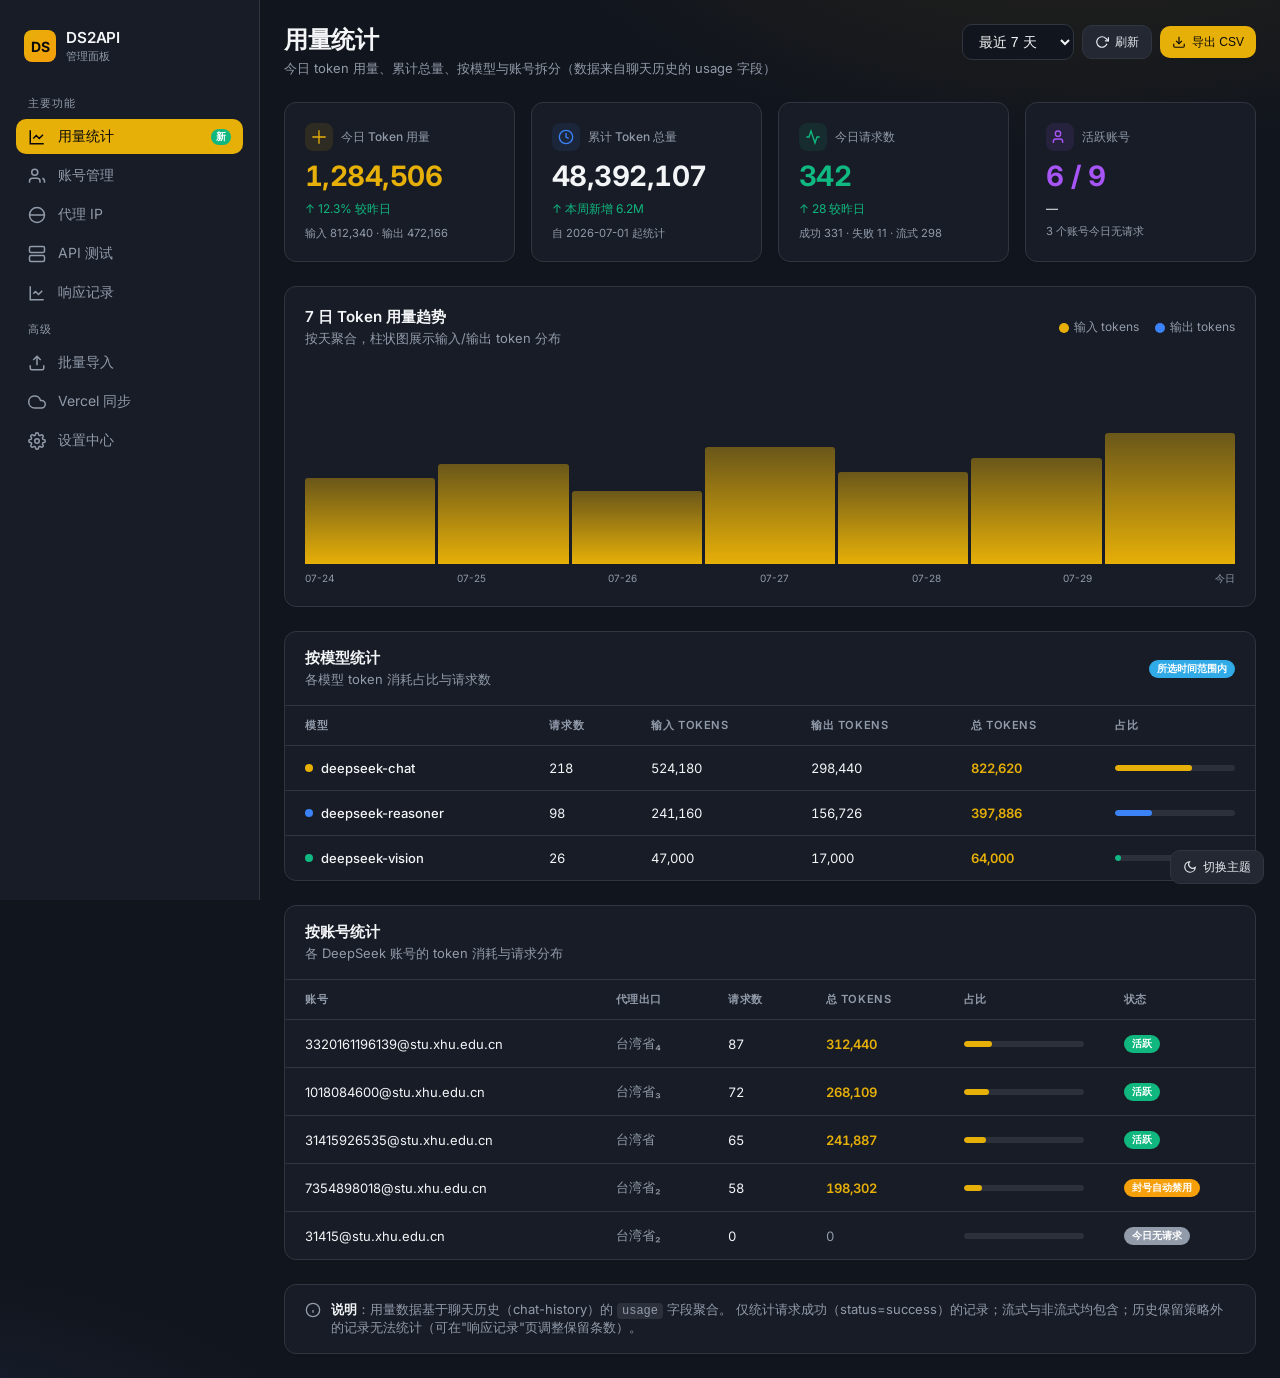
==== docs/usage-statistics-preview.html @ c1fc5f33 "docs: 新增用量统计页面 UI 草稿（供检查）" ====
<!DOCTYPE html>
<html lang="zh-CN" data-theme="dark">
<head>
<meta charset="UTF-8" />
<meta name="viewport" content="width=device-width, initial-scale=1.0" />
<title>用量统计 - UI 草稿（供检查）</title>
<link rel="preconnect" href="https://fonts.googleapis.com">
<link rel="preconnect" href="https://fonts.gstatic.com" crossorigin>
<link href="https://fonts.googleapis.com/css2?family=Inter:wght@100..900&display=swap" rel="stylesheet">
<style>
  /* ===== 完整复刻上游 webui 的 design tokens（dark 为默认，light 可切换） ===== */
  :root{
    --color-background:#11151d;--color-foreground:#f3f5f7;
    --color-card:#171c26;--color-card-foreground:#f3f5f7;
    --color-popover:#151923;--color-popover-foreground:#f3f5f7;
    --color-primary:#e7b008;--color-primary-foreground:#09090b;
    --color-secondary:#242833;--color-secondary-foreground:#e7ebef;
    --color-muted:#2b303b;--color-muted-foreground:#929baa;
    --color-accent:#2b303b;--color-accent-foreground:#f3f5f7;
    --color-destructive:#e14747;--color-destructive-foreground:#fafafa;
    --color-border:#303540;--color-input:#303540;--color-ring:#e7b008;
    --color-success:#10b77f;--color-warning:#f59f0a;--color-info:#30abe8;
    --radius:.625rem;
  }
  :root[data-theme=light]{
    --color-background:#f5f7f9;--color-foreground:#171d2b;
    --color-card:#fff;--color-card-foreground:#171d2b;
    --color-popover:#fff;--color-popover-foreground:#171d2b;
    --color-primary:#f6bb09;--color-primary-foreground:#09090b;
    --color-secondary:#e9edf1;--color-secondary-foreground:#20283c;
    --color-muted:#e9edf1;--color-muted-foreground:#606876;
    --color-accent:#f6f2e4;--color-accent-foreground:#654f0b;
    --color-destructive:#d62929;--color-destructive-foreground:#fff;
    --color-border:#dbdfe6;--color-input:#dbdfe6;--color-ring:#f6bb09;
  }
  *{box-sizing:border-box;border-color:var(--color-border)}
  html{color-scheme:dark}
  html[data-theme=light]{color-scheme:light}
  body{
    background:radial-gradient(60rem 30rem at 85% -10%, #e7b0081a, transparent 60%), radial-gradient(50rem 26rem at -10% 110%, #2e406b59, transparent 60%), var(--color-background);
    color:var(--color-foreground);margin:0;font-family:Inter,ui-sans-serif,system-ui,sans-serif;
    -webkit-font-smoothing:antialiased;-moz-osx-font-smoothing:grayscale;min-height:100vh;
  }
  :root[data-theme=light] body{background:radial-gradient(60rem 30rem at 85% -10%, #f6bb0914, transparent 60%), radial-gradient(50rem 26rem at -10% 110%, #adc9eb80, transparent 60%), var(--color-background)}
  ::-webkit-scrollbar{width:8px;height:8px}
  ::-webkit-scrollbar-track{background:0 0}
  ::-webkit-scrollbar-thumb{background:#434956b3;border-radius:999px}
  .card{background-color:var(--color-card);color:var(--color-card-foreground);border:1px solid var(--color-border);border-radius:calc(var(--radius) + .125rem);overflow:hidden;box-shadow:0 1px 2px #0000000f}
  .btn{border-radius:var(--radius);justify-content:center;align-items:center;gap:.375rem;padding:.5rem 1rem;font-size:.875rem;font-weight:500;line-height:1.25rem;transition:background-color .15s,color .15s,border-color .15s,box-shadow .15s,transform 50ms,filter .15s;display:inline-flex;cursor:pointer;border:0}
  .btn-primary{background-color:var(--color-primary);color:var(--color-primary-foreground);box-shadow:0 1px 2px #00000014}
  .btn-primary:hover{filter:brightness(1.06)}
  .btn-secondary{background-color:var(--color-secondary);color:var(--color-secondary-foreground);border:1px solid var(--color-border)}
  .btn-secondary:hover{background-color:var(--color-accent);color:var(--color-accent-foreground)}
  .btn-sm{padding:.375rem .75rem;font-size:.75rem}
  .input-field{border-radius:var(--radius);border:1px solid var(--color-input);background-color:var(--color-background);width:100%;height:2.5rem;color:var(--color-foreground);padding:.5rem .75rem;font-size:.875rem;display:flex}
  .text-muted-foreground{color:var(--color-muted-foreground)}
  .text-primary{color:var(--color-primary)}
  .text-foreground{color:var(--color-foreground)}
  .bg-muted{background-color:var(--color-muted)}
  .bg-primary\/10{background-color:color-mix(in srgb, var(--color-primary) 10%, transparent)}
  .bg-emerald-500\/10{background-color:#10b9811a}
  .bg-blue-500\/10{background-color:#3b82f61a}
  .bg-orange-500\/10{background-color:#f973161a}
  .bg-purple-500\/10{background-color:#a855f71a}
  .text-emerald-500{color:#10b981}
  .text-blue-500{color:#3b82f6}
  .text-orange-500{color:#f97316}
  .text-purple-500{color:#a855f7}
  .rounded-md{border-radius:calc(var(--radius) - 2px)}
  .rounded-lg{border-radius:var(--radius)}
  .rounded-full{border-radius:9999px}

  /* ===== 布局 ===== */
  .app{display:grid;grid-template-columns:260px 1fr;min-height:100vh}
  @media(max-width:1024px){.app{grid-template-columns:1fr}.sidebar{display:none}}

  /* 侧边栏 — 复刻上游结构，新增"用量统计"高亮 */
  .sidebar{background-color:var(--color-card);border-right:1px solid var(--color-border);padding:1rem;display:flex;flex-direction:column;gap:.25rem;position:sticky;top:0;height:100vh;overflow-y:auto}
  .brand{display:flex;align-items:center;gap:.625rem;padding:.75rem .5rem 1.25rem}
  .brand-logo{width:2rem;height:2rem;border-radius:.5rem;background:linear-gradient(135deg,var(--color-primary),#f59e0b);display:flex;align-items:center;justify-content:center;color:var(--color-primary-foreground);font-weight:700;font-size:.875rem}
  .brand-title{font-size:.95rem;font-weight:600;letter-spacing:-.01em}
  .brand-sub{font-size:.7rem;color:var(--color-muted-foreground);margin-top:.125rem}
  .nav-section{font-size:.7rem;color:var(--color-muted-foreground);padding:.5rem .75rem .25rem;letter-spacing:.08em;text-transform:uppercase}
  .nav-item{display:flex;align-items:center;gap:.75rem;padding:.5rem .75rem;border-radius:var(--radius);color:var(--color-muted-foreground);font-size:.875rem;cursor:pointer;transition:background-color .15s,color .15s;text-decoration:none}
  .nav-item:hover{background-color:var(--color-muted);color:var(--color-foreground)}
  .nav-item.active{background-color:var(--color-primary);color:var(--color-primary-foreground)}
  .nav-item svg{width:1.125rem;height:1.125rem;flex-shrink:0}
  .nav-item.new::after{content:"新";font-size:.625rem;background:var(--color-success);color:#fff;padding:.0625rem .3125rem;border-radius:9999px;margin-left:auto;font-weight:600}

  /* 主内容区 */
  .main{padding:1.5rem;max-width:1400px}
  .page-header{display:flex;align-items:flex-start;justify-content:space-between;gap:1rem;margin-bottom:1.5rem;flex-wrap:wrap}
  .page-title{font-size:1.5rem;font-weight:600;letter-spacing:-.02em;margin:0}
  .page-desc{font-size:.8125rem;color:var(--color-muted-foreground);margin-top:.25rem}
  .toolbar{display:flex;align-items:center;gap:.5rem;flex-wrap:wrap}

  /* 统计卡 */
  .stats-grid{display:grid;grid-template-columns:repeat(4,1fr);gap:1rem;margin-bottom:1.5rem}
  @media(max-width:900px){.stats-grid{grid-template-columns:repeat(2,1fr)}}
  @media(max-width:520px){.stats-grid{grid-template-columns:1fr}}
  .stat-card{padding:1.25rem;display:flex;flex-direction:column;gap:.5rem}
  .stat-label{display:flex;align-items:center;gap:.5rem;font-size:.75rem;color:var(--color-muted-foreground);font-weight:500}
  .stat-icon{width:1.75rem;height:1.75rem;border-radius:.5rem;display:flex;align-items:center;justify-content:center}
  .stat-value{font-size:1.75rem;font-weight:700;letter-spacing:-.02em;font-variant-numeric:tabular-nums}
  .stat-delta{font-size:.75rem;display:flex;align-items:center;gap:.25rem}
  .stat-delta.up{color:var(--color-success)}
  .stat-delta.down{color:var(--color-destructive)}
  .stat-sub{font-size:.7rem;color:var(--color-muted-foreground)}

  /* 趋势图卡 */
  .chart-card{padding:1.25rem;margin-bottom:1.5rem}
  .chart-header{display:flex;align-items:center;justify-content:space-between;margin-bottom:1rem;flex-wrap:wrap;gap:.5rem}
  .chart-title{font-size:.95rem;font-weight:600}
  .chart-legend{display:flex;gap:1rem;font-size:.75rem;color:var(--color-muted-foreground)}
  .chart-legend span{display:flex;align-items:center;gap:.3125rem}
  .chart-legend i{width:.625rem;height:.625rem;border-radius:9999px;display:inline-block}
  .chart{height:200px;display:flex;align-items:flex-end;gap:3px;padding-top:.5rem;position:relative}
  .chart-bar{flex:1;background:linear-gradient(to top, var(--color-primary), color-mix(in srgb, var(--color-primary) 40%, transparent));border-radius:3px 3px 0 0;min-height:4px;position:relative;transition:opacity .15s}
  .chart-bar:hover{opacity:.8}
  .chart-bar.alt{background:linear-gradient(to top, #3b82f6, #3b82f640)}
  .chart-x{display:flex;justify-content:space-between;font-size:.625rem;color:var(--color-muted-foreground);margin-top:.5rem}

  /* 模型用量表 */
  .model-card{padding:0;margin-bottom:1.5rem}
  .model-header{padding:1rem 1.25rem;border-bottom:1px solid var(--color-border);display:flex;align-items:center;justify-content:space-between;flex-wrap:wrap;gap:.5rem}
  .model-title{font-size:.95rem;font-weight:600}
  .table-wrap{overflow-x:auto}
  table{width:100%;border-collapse:collapse;font-size:.8125rem}
  thead th{text-align:left;padding:.75rem 1.25rem;font-size:.7rem;font-weight:600;color:var(--color-muted-foreground);letter-spacing:.05em;text-transform:uppercase;border-bottom:1px solid var(--color-border);white-space:nowrap}
  tbody td{padding:.875rem 1.25rem;border-bottom:1px solid var(--color-border)}
  tbody tr:last-child td{border-bottom:0}
  tbody tr:hover{background-color:var(--color-muted)}
  .model-name{display:flex;align-items:center;gap:.5rem;font-weight:500}
  .model-dot{width:.5rem;height:.5rem;border-radius:9999px;flex-shrink:0}
  .num{font-variant-numeric:tabular-nums}
  .bar-cell{width:160px}
  .mini-bar{height:6px;background:var(--color-muted);border-radius:9999px;overflow:hidden}
  .mini-bar-fill{height:100%;background:var(--color-primary);border-radius:9999px}

  /* 账号用量表 */
  .empty-note{padding:1.25rem;font-size:.8125rem;color:var(--color-muted-foreground);text-align:center}

  /* 切换主题按钮（仅预览用） */
  .theme-toggle{position:fixed;bottom:1rem;right:1rem;z-index:50}

  .badge{display:inline-flex;align-items:center;gap:.25rem;font-size:.625rem;padding:.125rem .5rem;border-radius:9999px;font-weight:600}
  .badge-info{background:var(--color-info);color:#fff}
</style>
</head>
<body>

<div class="app">
  <!-- 侧边栏（展示"用量统计"已插入到账号管理上方） -->
  <aside class="sidebar">
    <div class="brand">
      <div class="brand-logo">DS</div>
      <div>
        <div class="brand-title">DS2API</div>
        <div class="brand-sub">管理面板</div>
      </div>
    </div>
    <div class="nav-section">主要功能</div>
    <a class="nav-item new active" href="#">
      <svg viewBox="0 0 24 24" fill="none" stroke="currentColor" stroke-width="2"><path d="M3 3v18h18"/><path d="M7 14l4-4 4 4 5-5"/></svg>
      用量统计
    </a>
    <a class="nav-item" href="#">
      <svg viewBox="0 0 24 24" fill="none" stroke="currentColor" stroke-width="2"><path d="M16 21v-2a4 4 0 0 0-4-4H6a4 4 0 0 0-4 4v2"/><circle cx="9" cy="7" r="4"/><path d="M22 21v-2a4 4 0 0 0-3-3.87"/></svg>
      账号管理
    </a>
    <a class="nav-item" href="#">
      <svg viewBox="0 0 24 24" fill="none" stroke="currentColor" stroke-width="2"><circle cx="12" cy="12" r="10"/><line x1="2" y1="12" x2="22" y2="12"/></svg>
      代理 IP
    </a>
    <a class="nav-item" href="#">
      <svg viewBox="0 0 24 24" fill="none" stroke="currentColor" stroke-width="2"><rect x="2" y="2" width="20" height="8" rx="2"/><rect x="2" y="14" width="20" height="8" rx="2"/></svg>
      API 测试
    </a>
    <a class="nav-item" href="#">
      <svg viewBox="0 0 24 24" fill="none" stroke="currentColor" stroke-width="2"><path d="M3 3v18h18"/><path d="M19 9l-5 5-4-4-3 3"/></svg>
      响应记录
    </a>
    <div class="nav-section">高级</div>
    <a class="nav-item" href="#">
      <svg viewBox="0 0 24 24" fill="none" stroke="currentColor" stroke-width="2"><path d="M21 15v4a2 2 0 0 1-2 2H5a2 2 0 0 1-2-2v-4"/><polyline points="17 8 12 3 7 8"/><line x1="12" y1="3" x2="12" y2="15"/></svg>
      批量导入
    </a>
    <a class="nav-item" href="#">
      <svg viewBox="0 0 24 24" fill="none" stroke="currentColor" stroke-width="2"><path d="M18 10h-1.26A8 8 0 1 0 9 20h9a5 5 0 0 0 0-10z"/></svg>
      Vercel 同步
    </a>
    <a class="nav-item" href="#">
      <svg viewBox="0 0 24 24" fill="none" stroke="currentColor" stroke-width="2"><circle cx="12" cy="12" r="3"/><path d="M19.4 15a1.65 1.65 0 0 0 .33 1.82l.06.06a2 2 0 0 1 0 2.83 2 2 0 0 1-2.83 0l-.06-.06a1.65 1.65 0 0 0-1.82-.33 1.65 1.65 0 0 0-1 1.51V21a2 2 0 0 1-4 0v-.09A1.65 1.65 0 0 0 9 19.4a1.65 1.65 0 0 0-1.82.33l-.06.06a2 2 0 0 1-2.83 0 2 2 0 0 1 0-2.83l.06-.06a1.65 1.65 0 0 0 .33-1.82 1.65 1.65 0 0 0-1.51-1H3a2 2 0 0 1 0-4h.09A1.65 1.65 0 0 0 4.6 9a1.65 1.65 0 0 0-.33-1.82l-.06-.06a2 2 0 0 1 0-2.83 2 2 0 0 1 2.83 0l.06.06a1.65 1.65 0 0 0 1.82.33H9a1.65 1.65 0 0 0 1-1.51V3a2 2 0 0 1 4 0v.09a1.65 1.65 0 0 0 1 1.51 1.65 1.65 0 0 0 1.82-.33l.06-.06a2 2 0 0 1 2.83 0 2 2 0 0 1 0 2.83l-.06.06a1.65 1.65 0 0 0-.33 1.82V9a1.65 1.65 0 0 0 1.51 1H21a2 2 0 0 1 0 4h-.09a1.65 1.65 0 0 0-1.51 1z"/></svg>
      设置中心
    </a>
  </aside>

  <!-- 主内容 -->
  <main class="main">
    <div class="page-header">
      <div>
        <h1 class="page-title">用量统计</h1>
        <div class="page-desc">今日 token 用量、累计总量、按模型与账号拆分（数据来自聊天历史的 usage 字段）</div>
      </div>
      <div class="toolbar">
        <select class="input-field" style="width:auto;height:2.25rem">
          <option>最近 7 天</option>
          <option>今日</option>
          <option>最近 30 天</option>
          <option>全部</option>
        </select>
        <button class="btn btn-secondary btn-sm">
          <svg width="14" height="14" viewBox="0 0 24 24" fill="none" stroke="currentColor" stroke-width="2"><polyline points="23 4 23 10 17 10"/><path d="M20.49 15a9 9 0 1 1-2.12-9.36L23 10"/></svg>
          刷新
        </button>
        <button class="btn btn-primary btn-sm">
          <svg width="14" height="14" viewBox="0 0 24 24" fill="none" stroke="currentColor" stroke-width="2"><path d="M21 15v4a2 2 0 0 1-2 2H5a2 2 0 0 1-2-2v-4"/><polyline points="7 10 12 15 17 10"/><line x1="12" y1="15" x2="12" y2="3"/></svg>
          导出 CSV
        </button>
      </div>
    </div>

    <!-- 概览卡片：今日/总量/请求数/活跃账号 -->
    <div class="stats-grid">
      <div class="card stat-card">
        <div class="stat-label">
          <div class="stat-icon bg-primary/10"><svg width="16" height="16" viewBox="0 0 24 24" fill="none" stroke="var(--color-primary)" stroke-width="2"><path d="M12 2v20M2 12h20"/></svg></div>
          今日 Token 用量
        </div>
        <div class="stat-value text-primary">1,284,506</div>
        <div class="stat-delta up">↑ 12.3% 较昨日</div>
        <div class="stat-sub">输入 812,340 · 输出 472,166</div>
      </div>
      <div class="card stat-card">
        <div class="stat-label">
          <div class="stat-icon bg-blue-500/10"><svg width="16" height="16" viewBox="0 0 24 24" fill="none" stroke="#3b82f6" stroke-width="2"><circle cx="12" cy="12" r="10"/><polyline points="12 6 12 12 16 14"/></svg></div>
          累计 Token 总量
        </div>
        <div class="stat-value">48,392,107</div>
        <div class="stat-delta up">↑ 本周新增 6.2M</div>
        <div class="stat-sub">自 2026-07-01 起统计</div>
      </div>
      <div class="card stat-card">
        <div class="stat-label">
          <div class="stat-icon bg-emerald-500/10"><svg width="16" height="16" viewBox="0 0 24 24" fill="none" stroke="#10b981" stroke-width="2"><path d="M22 12h-4l-3 9L9 3l-3 9H2"/></svg></div>
          今日请求数
        </div>
        <div class="stat-value text-emerald-500">342</div>
        <div class="stat-delta up">↑ 28 较昨日</div>
        <div class="stat-sub">成功 331 · 失败 11 · 流式 298</div>
      </div>
      <div class="card stat-card">
        <div class="stat-label">
          <div class="stat-icon bg-purple-500/10"><svg width="16" height="16" viewBox="0 0 24 24" fill="none" stroke="#a855f7" stroke-width="2"><path d="M16 21v-2a4 4 0 0 0-4-4H6a4 4 0 0 0-4 4v2"/><circle cx="9" cy="7" r="4"/></svg></div>
          活跃账号
        </div>
        <div class="stat-value text-purple-500">6 / 9</div>
        <div class="stat-delta">—</div>
        <div class="stat-sub">3 个账号今日无请求</div>
      </div>
    </div>

    <!-- 7 日趋势图 -->
    <div class="card chart-card">
      <div class="chart-header">
        <div>
          <div class="chart-title">7 日 Token 用量趋势</div>
          <div class="page-desc" style="margin-top:.125rem">按天聚合，柱状图展示输入/输出 token 分布</div>
        </div>
        <div class="chart-legend">
          <span><i style="background:var(--color-primary)"></i>输入 tokens</span>
          <span><i style="background:#3b82f6"></i>输出 tokens</span>
        </div>
      </div>
      <div class="chart">
        <!-- 7 根柱（每根两层：输入在下、输出在上），高度按模拟数据 -->
        <div class="chart-bar" style="height:45%" title="07-24 输入 620k"></div>
        <div class="chart-bar" style="height:52%" title="07-25 输入 720k"></div>
        <div class="chart-bar" style="height:38%" title="07-26 输入 530k"></div>
        <div class="chart-bar" style="height:61%" title="07-27 输入 845k"></div>
        <div class="chart-bar" style="height:48%" title="07-28 输入 668k"></div>
        <div class="chart-bar" style="height:55%" title="07-29 输入 760k"></div>
        <div class="chart-bar" style="height:68%;background:linear-gradient(to top, var(--color-primary), color-mix(in srgb, var(--color-primary) 40%, transparent))" title="今日 输入 812k"></div>
      </div>
      <div class="chart-x">
        <span>07-24</span><span>07-25</span><span>07-26</span><span>07-27</span><span>07-28</span><span>07-29</span><span>今日</span>
      </div>
    </div>

    <!-- 模型维度用量表 -->
    <div class="card model-card">
      <div class="model-header">
        <div>
          <div class="model-title">按模型统计</div>
          <div class="page-desc" style="margin-top:.125rem">各模型 token 消耗占比与请求数</div>
        </div>
        <span class="badge badge-info">所选时间范围内</span>
      </div>
      <div class="table-wrap">
        <table>
          <thead>
            <tr>
              <th>模型</th>
              <th>请求数</th>
              <th>输入 tokens</th>
              <th>输出 tokens</th>
              <th>总 tokens</th>
              <th>占比</th>
            </tr>
          </thead>
          <tbody>
            <tr>
              <td><div class="model-name"><span class="model-dot" style="background:var(--color-primary)"></span>deepseek-chat</div></td>
              <td class="num">218</td>
              <td class="num">524,180</td>
              <td class="num">298,440</td>
              <td class="num text-primary" style="font-weight:600">822,620</td>
              <td class="bar-cell"><div class="mini-bar"><div class="mini-bar-fill" style="width:64%"></div></div></td>
            </tr>
            <tr>
              <td><div class="model-name"><span class="model-dot" style="background:#3b82f6"></span>deepseek-reasoner</div></td>
              <td class="num">98</td>
              <td class="num">241,160</td>
              <td class="num">156,726</td>
              <td class="num text-primary" style="font-weight:600">397,886</td>
              <td class="bar-cell"><div class="mini-bar"><div class="mini-bar-fill" style="width:31%;background:#3b82f6"></div></div></td>
            </tr>
            <tr>
              <td><div class="model-name"><span class="model-dot" style="background:#10b981"></span>deepseek-vision</div></td>
              <td class="num">26</td>
              <td class="num">47,000</td>
              <td class="num">17,000</td>
              <td class="num text-primary" style="font-weight:600">64,000</td>
              <td class="bar-cell"><div class="mini-bar"><div class="mini-bar-fill" style="width:5%;background:#10b981"></div></div></td>
            </tr>
          </tbody>
        </table>
      </div>
    </div>

    <!-- 账号维度用量表 -->
    <div class="card model-card">
      <div class="model-header">
        <div>
          <div class="model-title">按账号统计</div>
          <div class="page-desc" style="margin-top:.125rem">各 DeepSeek 账号的 token 消耗与请求分布</div>
        </div>
      </div>
      <div class="table-wrap">
        <table>
          <thead>
            <tr>
              <th>账号</th>
              <th>代理出口</th>
              <th>请求数</th>
              <th>总 tokens</th>
              <th>占比</th>
              <th>状态</th>
            </tr>
          </thead>
          <tbody>
            <tr>
              <td>3320161196139@stu.xhu.edu.cn</td>
              <td class="text-muted-foreground">台湾省₄</td>
              <td class="num">87</td>
              <td class="num text-primary" style="font-weight:600">312,440</td>
              <td class="bar-cell"><div class="mini-bar"><div class="mini-bar-fill" style="width:24%"></div></div></td>
              <td><span class="badge" style="background:var(--color-success);color:#fff">活跃</span></td>
            </tr>
            <tr>
              <td>1018084600@stu.xhu.edu.cn</td>
              <td class="text-muted-foreground">台湾省₃</td>
              <td class="num">72</td>
              <td class="num text-primary" style="font-weight:600">268,109</td>
              <td class="bar-cell"><div class="mini-bar"><div class="mini-bar-fill" style="width:21%"></div></div></td>
              <td><span class="badge" style="background:var(--color-success);color:#fff">活跃</span></td>
            </tr>
            <tr>
              <td>31415926535@stu.xhu.edu.cn</td>
              <td class="text-muted-foreground">台湾省</td>
              <td class="num">65</td>
              <td class="num text-primary" style="font-weight:600">241,887</td>
              <td class="bar-cell"><div class="mini-bar"><div class="mini-bar-fill" style="width:19%"></div></div></td>
              <td><span class="badge" style="background:var(--color-success);color:#fff">活跃</span></td>
            </tr>
            <tr>
              <td>7354898018@stu.xhu.edu.cn</td>
              <td class="text-muted-foreground">台湾省₂</td>
              <td class="num">58</td>
              <td class="num text-primary" style="font-weight:600">198,302</td>
              <td class="bar-cell"><div class="mini-bar"><div class="mini-bar-fill" style="width:15%"></div></div></td>
              <td><span class="badge" style="background:var(--color-warning);color:#fff">封号自动禁用</span></td>
            </tr>
            <tr>
              <td>31415@stu.xhu.edu.cn</td>
              <td class="text-muted-foreground">台湾省₂</td>
              <td class="num">0</td>
              <td class="num text-muted-foreground">0</td>
              <td class="bar-cell"><div class="mini-bar"><div class="mini-bar-fill" style="width:0%"></div></div></td>
              <td><span class="badge" style="background:var(--color-muted-foreground);color:#fff">今日无请求</span></td>
            </tr>
          </tbody>
        </table>
      </div>
    </div>

    <div class="card" style="padding:1rem 1.25rem;margin-top:1rem">
      <div style="display:flex;align-items:flex-start;gap:.625rem;font-size:.8125rem;color:var(--color-muted-foreground)">
        <svg width="16" height="16" viewBox="0 0 24 24" fill="none" stroke="currentColor" stroke-width="2" style="flex-shrink:0;margin-top:1px"><circle cx="12" cy="12" r="10"/><line x1="12" y1="16" x2="12" y2="12"/><line x1="12" y1="8" x2="12.01" y2="8"/></svg>
        <div>
          <strong style="color:var(--color-foreground)">说明</strong>：用量数据基于聊天历史（chat-history）的 <code style="background:var(--color-muted);padding:.0625rem .3125rem;border-radius:.25rem;font-size:.75rem">usage</code> 字段聚合。
          仅统计请求成功（status=success）的记录；流式与非流式均包含；历史保留策略外的记录无法统计（可在"响应记录"页调整保留条数）。
        </div>
      </div>
    </div>
  </main>
</div>

<button class="btn btn-secondary btn-sm theme-toggle" onclick="toggleTheme()">
  <svg width="14" height="14" viewBox="0 0 24 24" fill="none" stroke="currentColor" stroke-width="2"><path d="M21 12.79A9 9 0 1 1 11.21 3 7 7 0 0 0 21 12.79z"/></svg>
  切换主题
</button>

<script>
  function toggleTheme(){
    const html=document.documentElement;
    html.setAttribute('data-theme', html.getAttribute('data-theme')==='light'?'dark':'light');
  }
</script>
</body>
</html>
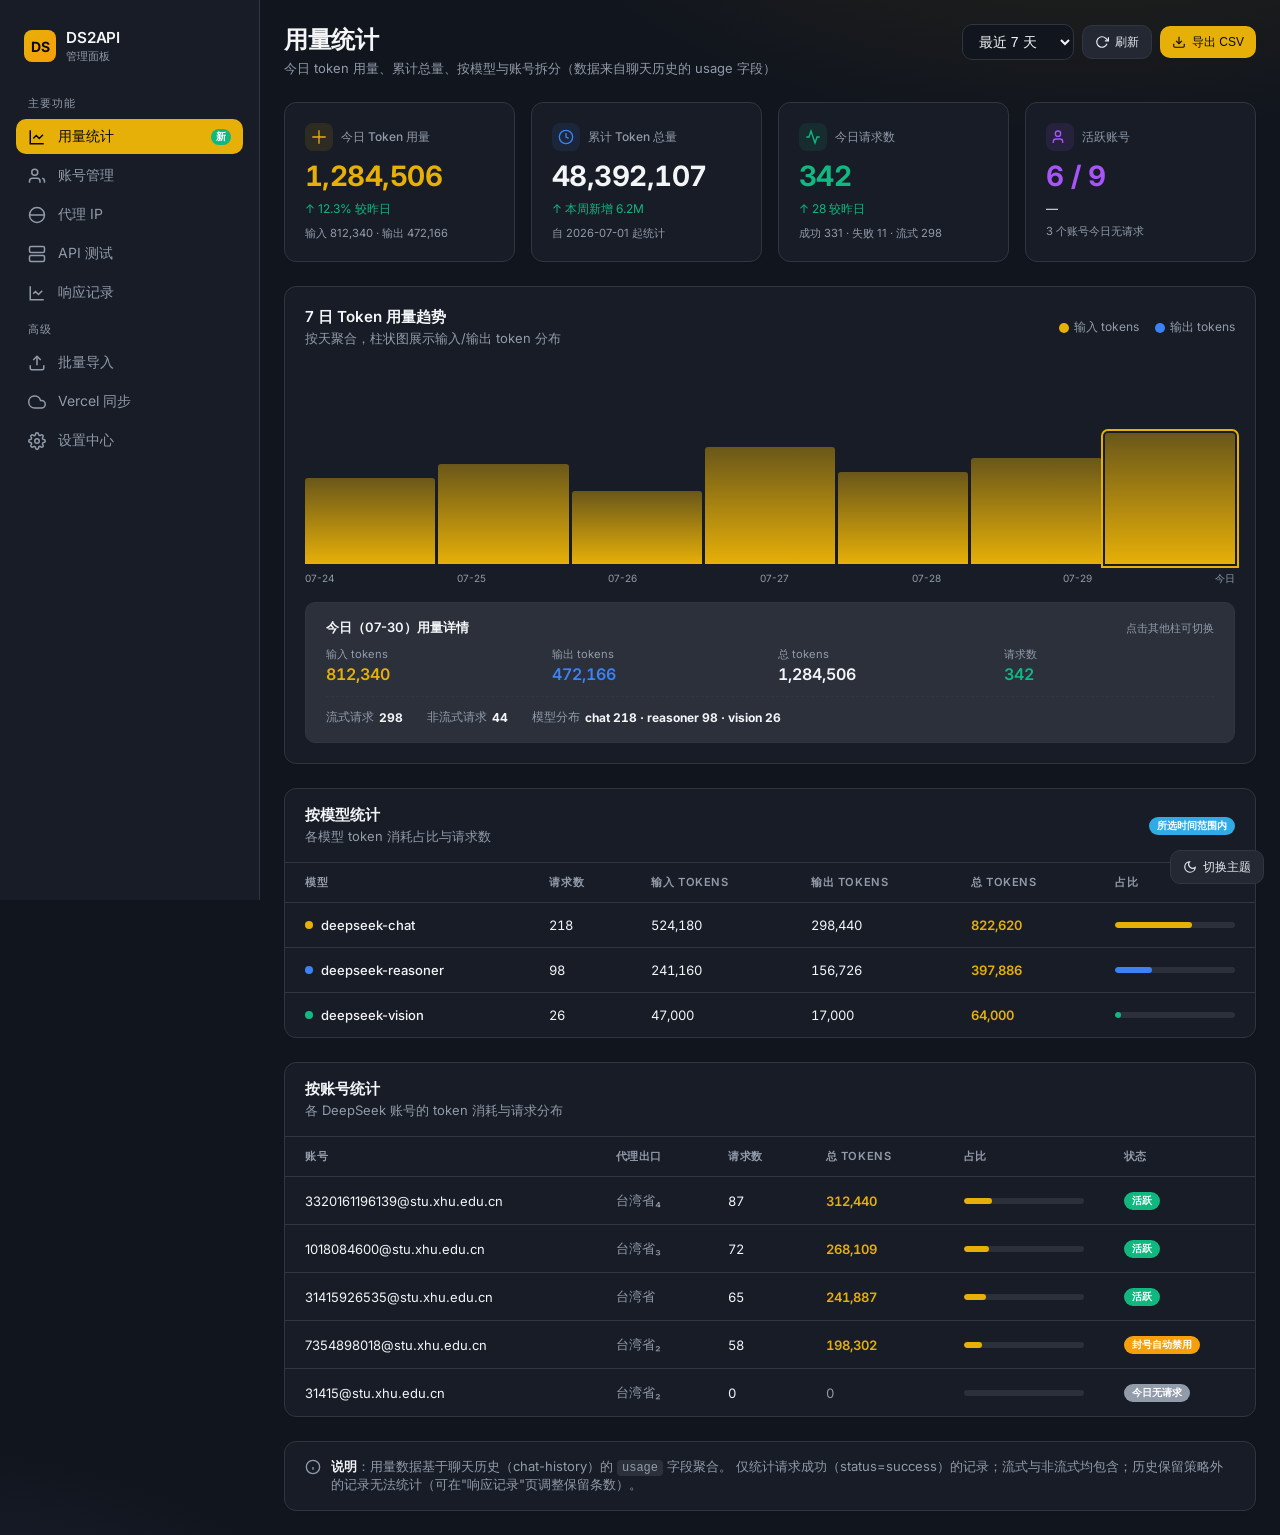
==== commit 32a377a9: "docs: 用量统计柱状图加交互（点击切换详情卡 + 悬浮 tooltip）" ====
--- a/docs/usage-statistics-preview.html
+++ b/docs/usage-statistics-preview.html
@@ -115,10 +115,32 @@
   .chart-legend span{display:flex;align-items:center;gap:.3125rem}
   .chart-legend i{width:.625rem;height:.625rem;border-radius:9999px;display:inline-block}
   .chart{height:200px;display:flex;align-items:flex-end;gap:3px;padding-top:.5rem;position:relative}
-  .chart-bar{flex:1;background:linear-gradient(to top, var(--color-primary), color-mix(in srgb, var(--color-primary) 40%, transparent));border-radius:3px 3px 0 0;min-height:4px;position:relative;transition:opacity .15s}
-  .chart-bar:hover{opacity:.8}
+  .chart-bar{flex:1;background:linear-gradient(to top, var(--color-primary), color-mix(in srgb, var(--color-primary) 40%, transparent));border-radius:3px 3px 0 0;min-height:4px;position:relative;transition:opacity .15s, transform .15s;cursor:pointer}
+  .chart-bar:hover{opacity:.85;transform:translateY(-2px)}
+  .chart-bar.selected{outline:2px solid var(--color-primary);outline-offset:2px;opacity:1}
   .chart-bar.alt{background:linear-gradient(to top, #3b82f6, #3b82f640)}
   .chart-x{display:flex;justify-content:space-between;font-size:.625rem;color:var(--color-muted-foreground);margin-top:.5rem}
+
+  /* 悬浮 tooltip */
+  .chart-tooltip{position:absolute;bottom:calc(100% + 8px);left:50%;transform:translateX(-50%);background:var(--color-popover);color:var(--color-popover-foreground);border:1px solid var(--color-border);border-radius:var(--radius);padding:.5rem .75rem;font-size:.75rem;white-space:nowrap;box-shadow:0 4px 12px #00000040;opacity:0;pointer-events:none;transition:opacity .15s;z-index:10}
+  .chart-bar:hover .chart-tooltip{opacity:1}
+  .chart-tooltip .tt-title{font-weight:600;margin-bottom:.25rem}
+  .chart-tooltip .tt-row{display:flex;justify-content:space-between;gap:1rem;line-height:1.4}
+  .chart-tooltip .tt-row .tt-k{color:var(--color-muted-foreground)}
+  .chart-tooltip .tt-row .tt-v{font-variant-numeric:tabular-nums;font-weight:500}
+  .chart-tooltip .tt-dot{display:inline-block;width:.5rem;height:.5rem;border-radius:9999px;margin-right:.3125rem;vertical-align:middle}
+
+  /* 点击展开的详情卡 */
+  .chart-detail{margin-top:1rem;padding:1rem 1.25rem;background:var(--color-muted);border-radius:var(--radius);border:1px solid var(--color-border);font-size:.8125rem;display:none}
+  .chart-detail.show{display:block}
+  .chart-detail-title{font-weight:600;margin-bottom:.625rem;display:flex;align-items:center;justify-content:space-between}
+  .chart-detail-grid{display:grid;grid-template-columns:repeat(4,1fr);gap:1rem}
+  @media(max-width:640px){.chart-detail-grid{grid-template-columns:repeat(2,1fr)}}
+  .chart-detail-item .k{font-size:.7rem;color:var(--color-muted-foreground);margin-bottom:.125rem}
+  .chart-detail-item .v{font-size:1rem;font-weight:600;font-variant-numeric:tabular-nums}
+  .chart-detail-breakdown{margin-top:.75rem;padding-top:.75rem;border-top:1px dashed var(--color-border);display:flex;gap:1.5rem;flex-wrap:wrap;font-size:.75rem}
+  .chart-detail-breakdown span{display:flex;align-items:center;gap:.3125rem;color:var(--color-muted-foreground)}
+  .chart-detail-breakdown b{color:var(--color-foreground);font-variant-numeric:tabular-nums}
 
   /* 模型用量表 */
   .model-card{padding:0;margin-bottom:1.5rem}
@@ -272,18 +294,93 @@
           <span><i style="background:#3b82f6"></i>输出 tokens</span>
         </div>
       </div>
-      <div class="chart">
-        <!-- 7 根柱（每根两层：输入在下、输出在上），高度按模拟数据 -->
-        <div class="chart-bar" style="height:45%" title="07-24 输入 620k"></div>
-        <div class="chart-bar" style="height:52%" title="07-25 输入 720k"></div>
-        <div class="chart-bar" style="height:38%" title="07-26 输入 530k"></div>
-        <div class="chart-bar" style="height:61%" title="07-27 输入 845k"></div>
-        <div class="chart-bar" style="height:48%" title="07-28 输入 668k"></div>
-        <div class="chart-bar" style="height:55%" title="07-29 输入 760k"></div>
-        <div class="chart-bar" style="height:68%;background:linear-gradient(to top, var(--color-primary), color-mix(in srgb, var(--color-primary) 40%, transparent))" title="今日 输入 812k"></div>
+      <div class="chart" id="tokenChart">
+        <!-- 7 根柱，每根带 tooltip + 点击展开详情。data-* 用于 JS 渲染详情卡 -->
+        <div class="chart-bar" style="height:45%" data-date="07-24（周三）" data-input="620,440" data-output="358,920" data-total="979,360" data-requests="241" data-stream="218" data-models="deepseek-chat:185,deepseek-reasoner:48,deepseek-vision:8">
+          <div class="chart-tooltip">
+            <div class="tt-title">07-24（周三）</div>
+            <div class="tt-row"><span class="tt-k"><i class="tt-dot" style="background:var(--color-primary)"></i>输入</span><span class="tt-v">620,440</span></div>
+            <div class="tt-row"><span class="tt-k"><i class="tt-dot" style="background:#3b82f6"></i>输出</span><span class="tt-v">358,920</span></div>
+            <div class="tt-row"><span class="tt-k">总计</span><span class="tt-v">979,360</span></div>
+            <div class="tt-row"><span class="tt-k">请求数</span><span class="tt-v">241</span></div>
+          </div>
+        </div>
+        <div class="chart-bar" style="height:52%" data-date="07-25（周四）" data-input="720,180" data-output="412,560" data-total="1,132,740" data-requests="289" data-stream="261" data-models="deepseek-chat:214,deepseek-reasoner:62,deepseek-vision:13">
+          <div class="chart-tooltip">
+            <div class="tt-title">07-25（周四）</div>
+            <div class="tt-row"><span class="tt-k"><i class="tt-dot" style="background:var(--color-primary)"></i>输入</span><span class="tt-v">720,180</span></div>
+            <div class="tt-row"><span class="tt-k"><i class="tt-dot" style="background:#3b82f6"></i>输出</span><span class="tt-v">412,560</span></div>
+            <div class="tt-row"><span class="tt-k">总计</span><span class="tt-v">1,132,740</span></div>
+            <div class="tt-row"><span class="tt-k">请求数</span><span class="tt-v">289</span></div>
+          </div>
+        </div>
+        <div class="chart-bar" style="height:38%" data-date="07-26（周五）" data-input="530,220" data-output="298,140" data-total="828,360" data-requests="198" data-stream="178" data-models="deepseek-chat:152,deepseek-reasoner:38,deepseek-vision:8">
+          <div class="chart-tooltip">
+            <div class="tt-title">07-26（周五）</div>
+            <div class="tt-row"><span class="tt-k"><i class="tt-dot" style="background:var(--color-primary)"></i>输入</span><span class="tt-v">530,220</span></div>
+            <div class="tt-row"><span class="tt-k"><i class="tt-dot" style="background:#3b82f6"></i>输出</span><span class="tt-v">298,140</span></div>
+            <div class="tt-row"><span class="tt-k">总计</span><span class="tt-v">828,360</span></div>
+            <div class="tt-row"><span class="tt-k">请求数</span><span class="tt-v">198</span></div>
+          </div>
+        </div>
+        <div class="chart-bar" style="height:61%" data-date="07-27（周六）" data-input="845,300" data-output="492,180" data-total="1,337,480" data-requests="324" data-stream="295" data-models="deepseek-chat:241,deepseek-reasoner:68,deepseek-vision:15">
+          <div class="chart-tooltip">
+            <div class="tt-title">07-27（周六）</div>
+            <div class="tt-row"><span class="tt-k"><i class="tt-dot" style="background:var(--color-primary)"></i>输入</span><span class="tt-v">845,300</span></div>
+            <div class="tt-row"><span class="tt-k"><i class="tt-dot" style="background:#3b82f6"></i>输出</span><span class="tt-v">492,180</span></div>
+            <div class="tt-row"><span class="tt-k">总计</span><span class="tt-v">1,337,480</span></div>
+            <div class="tt-row"><span class="tt-k">请求数</span><span class="tt-v">324</span></div>
+          </div>
+        </div>
+        <div class="chart-bar" style="height:48%" data-date="07-28（周日）" data-input="668,750" data-output="384,920" data-total="1,053,670" data-requests="265" data-stream="238" data-models="deepseek-chat:198,deepseek-reasoner:55,deepseek-vision:12">
+          <div class="chart-tooltip">
+            <div class="tt-title">07-28（周日）</div>
+            <div class="tt-row"><span class="tt-k"><i class="tt-dot" style="background:var(--color-primary)"></i>输入</span><span class="tt-v">668,750</span></div>
+            <div class="tt-row"><span class="tt-k"><i class="tt-dot" style="background:#3b82f6"></i>输出</span><span class="tt-v">384,920</span></div>
+            <div class="tt-row"><span class="tt-k">总计</span><span class="tt-v">1,053,670</span></div>
+            <div class="tt-row"><span class="tt-k">请求数</span><span class="tt-v">265</span></div>
+          </div>
+        </div>
+        <div class="chart-bar" style="height:55%" data-date="07-29（周一）" data-input="760,440" data-output="421,180" data-total="1,181,620" data-requests="298" data-stream="272" data-models="deepseek-chat:222,deepseek-reasoner:60,deepseek-vision:16">
+          <div class="chart-tooltip">
+            <div class="tt-title">07-29（周一）</div>
+            <div class="tt-row"><span class="tt-k"><i class="tt-dot" style="background:var(--color-primary)"></i>输入</span><span class="tt-v">760,440</span></div>
+            <div class="tt-row"><span class="tt-k"><i class="tt-dot" style="background:#3b82f6"></i>输出</span><span class="tt-v">421,180</span></div>
+            <div class="tt-row"><span class="tt-k">总计</span><span class="tt-v">1,181,620</span></div>
+            <div class="tt-row"><span class="tt-k">请求数</span><span class="tt-v">298</span></div>
+          </div>
+        </div>
+        <div class="chart-bar selected" style="height:68%" data-date="今日（07-30）" data-input="812,340" data-output="472,166" data-total="1,284,506" data-requests="342" data-stream="298" data-models="deepseek-chat:218,deepseek-reasoner:98,deepseek-vision:26">
+          <div class="chart-tooltip">
+            <div class="tt-title">今日（07-30）</div>
+            <div class="tt-row"><span class="tt-k"><i class="tt-dot" style="background:var(--color-primary)"></i>输入</span><span class="tt-v">812,340</span></div>
+            <div class="tt-row"><span class="tt-k"><i class="tt-dot" style="background:#3b82f6"></i>输出</span><span class="tt-v">472,166</span></div>
+            <div class="tt-row"><span class="tt-k">总计</span><span class="tt-v">1,284,506</span></div>
+            <div class="tt-row"><span class="tt-k">请求数</span><span class="tt-v">342</span></div>
+          </div>
+        </div>
       </div>
       <div class="chart-x">
         <span>07-24</span><span>07-25</span><span>07-26</span><span>07-27</span><span>07-28</span><span>07-29</span><span>今日</span>
+      </div>
+
+      <!-- 点击柱状图展开的详情卡（默认显示"今日"，因为今日柱预选中） -->
+      <div class="chart-detail show" id="chartDetail">
+        <div class="chart-detail-title">
+          <span id="detailDate">今日（07-30）用量详情</span>
+          <span style="font-size:.7rem;color:var(--color-muted-foreground);font-weight:400">点击其他柱可切换</span>
+        </div>
+        <div class="chart-detail-grid">
+          <div class="chart-detail-item"><div class="k">输入 tokens</div><div class="v text-primary" id="detailInput">812,340</div></div>
+          <div class="chart-detail-item"><div class="k">输出 tokens</div><div class="v text-blue-500" id="detailOutput">472,166</div></div>
+          <div class="chart-detail-item"><div class="k">总 tokens</div><div class="v" id="detailTotal">1,284,506</div></div>
+          <div class="chart-detail-item"><div class="k">请求数</div><div class="v text-emerald-500" id="detailRequests">342</div></div>
+        </div>
+        <div class="chart-detail-breakdown">
+          <span>流式请求 <b id="detailStream">298</b></span>
+          <span>非流式请求 <b id="detailNonStream">44</b></span>
+          <span>模型分布 <b id="detailModels">chat 218 · reasoner 98 · vision 26</b></span>
+        </div>
       </div>
     </div>
 
@@ -426,6 +523,37 @@
     const html=document.documentElement;
     html.setAttribute('data-theme', html.getAttribute('data-theme')==='light'?'dark':'light');
   }
+
+  // 柱状图点击交互：切换 selected 状态，更新下方详情卡
+  const bars=document.querySelectorAll('#tokenChart .chart-bar');
+  const modelLabels={ 'deepseek-chat':'chat', 'deepseek-reasoner':'reasoner', 'deepseek-vision':'vision' };
+  const modelColors={ 'deepseek-chat':'var(--color-primary)', 'deepseek-reasoner':'#3b82f6', 'deepseek-vision':'#10b981' };
+  bars.forEach(bar=>{
+    bar.addEventListener('click', ()=>{
+      bars.forEach(b=>b.classList.remove('selected'));
+      bar.classList.add('selected');
+      const date=bar.dataset.date;
+      const input=bar.dataset.input;
+      const output=bar.dataset.output;
+      const total=bar.dataset.total;
+      const reqs=parseInt(bar.dataset.requests,10);
+      const stream=parseInt(bar.dataset.stream,10);
+      const nonStream=reqs-stream;
+      // 模型分布格式化：deepseek-chat:218,deepseek-reasoner:98,deepseek-vision:26 → chat 218 · reasoner 98 · vision 26
+      const modelsTxt=bar.dataset.models.split(',')
+        .map(m=>{const [n,c]=m.split(':');return `${modelLabels[n]||n} ${c}`;})
+        .join(' · ');
+      document.getElementById('detailDate').textContent=`${date} 用量详情`;
+      document.getElementById('detailInput').textContent=input;
+      document.getElementById('detailOutput').textContent=output;
+      document.getElementById('detailTotal').textContent=total;
+      document.getElementById('detailRequests').textContent=reqs;
+      document.getElementById('detailStream').textContent=stream;
+      document.getElementById('detailNonStream').textContent=nonStream;
+      document.getElementById('detailModels').textContent=modelsTxt;
+      document.getElementById('chartDetail').classList.add('show');
+    });
+  });
 </script>
 </body>
 </html>
